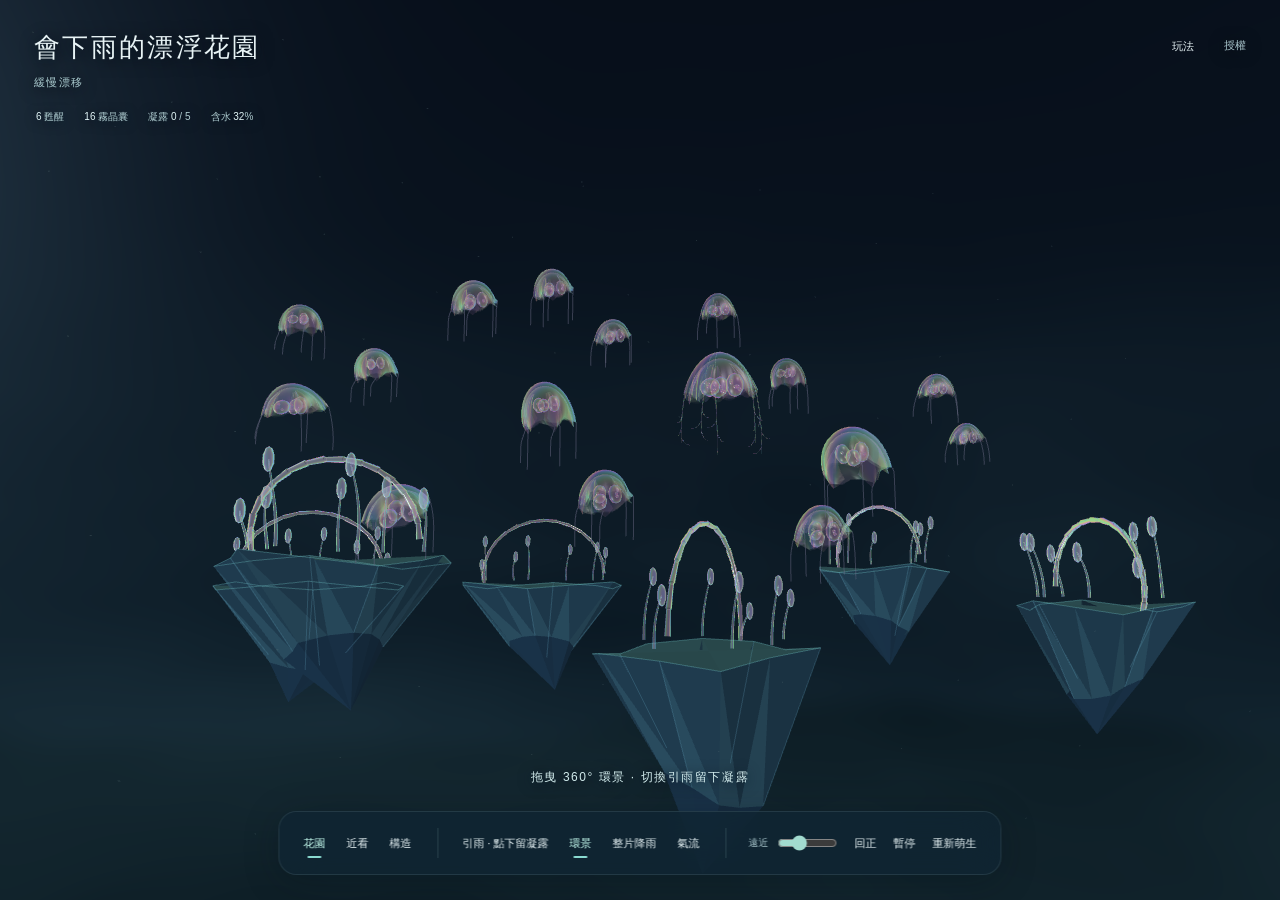
==== index.html @ db386ca0 "Publish interactive 360-degree floating garden" ====
<!doctype html>
<html lang="zh-Hant">
<head>
<meta charset="utf-8"><meta name="viewport" content="width=device-width,initial-scale=1,viewport-fit=cover">
<meta name="description" content="走進會下雨的漂浮花園。用游標引雨、留下凝露、喚醒霧晶囊，在浮島與雲霧間養出自己的花園。">
<title>會下雨的漂浮花園</title><link rel="icon" href="data:,">
<link rel="stylesheet" href="assets/garden.css?v=20261120-orbit">
</head>
<body>
<main id="exhibit">
<canvas id="canvas" data-mode="habitat" tabindex="0" aria-label="漂浮花園互動場景，移動引雨、點擊放置凝露點"></canvas>
<header><div><h1>會下雨的漂浮花園</h1><p id="status" role="status">霧正慢慢聚起</p></div><div class="header-actions"><button id="help" aria-expanded="false" aria-controls="guide">玩法</button><a href="licenses.html">授權</a></div></header>
<div class="life-readings"><span><b id="awake">0</b> 甦醒</span><span><b id="count">16</b> 霧晶囊</span><span>凝露 <b id="dew-count">0</b> / 5</span><span>含水 <b id="water">0</b>%</span></div>
<aside id="guide" hidden><button class="close-guide" onclick="document.getElementById('help').click()" aria-label="關閉玩法">×</button><h2>留下一點雨，花園就會靠近</h2><p>移動游標，讓細雨落在生物身旁。</p><p>點一下，留下一朵凝露。牠們會靠過來，慢慢張開。凝露維持約半分鐘，再逐漸蒸散。</p><p>持續補水，看看有沒有新的小霧晶囊誕生。</p><p>拖曳即可繞花園一整圈，上下拖看天空與浮島底部。滾輪調整遠近。切換「引雨」再點下留凝露，或按住滑鼠右鍵轉動。</p><p>WASD 或方向鍵，引導最亮的一隻霧晶囊。</p><p class="small">空白鍵暫停　R 重新萌生　Esc 收起說明</p></aside>
<aside id="anatomy" hidden><div class="anatomy-tabs"><button id="whole" aria-pressed="true">全貌</button><button id="membrane" aria-pressed="false">外膜</button><button id="chambers" aria-pressed="false">囊室</button><button id="filaments" aria-pressed="false">細絲</button></div><h2 id="part-title">霧晶囊</h2><p id="part-description"></p></aside>
<div id="loading"><p id="load-state">雲帶正在甦醒…</p></div>
<footer>
<div class="view-controls"><button id="colony" aria-pressed="true">花園</button><button id="single" aria-pressed="false">近看</button><button id="inspect" aria-expanded="false" aria-controls="anatomy" aria-pressed="false">構造</button></div>
<div class="tools" aria-label="花園操作"><button id="water-mode" aria-pressed="false">引雨 · 點下留凝露</button><button id="orbit-mode" aria-pressed="true">環景</button><button id="rain">整片降雨</button><button id="wind" aria-pressed="false">氣流</button></div>
<div class="utility"><label>遠近<input id="zoom" aria-label="觀察遠近" type="range" min="65" max="180" value="100"></label><button id="front">回正</button><button id="pause" aria-pressed="false">暫停</button><button id="reset">重新萌生</button></div>
</footer>
<p class="hint" id="hint">拖曳 360° 環景 · 切換引雨留下凝露</p>
</main>
<noscript>請啟用 JavaScript 進入花園。</noscript>
<script type="module">
try {
 const {default:init}=await import('./assets/mist_garden.js?v=20261120-orbit');
 await init({module_or_path:new URL('./assets/mist_garden_bg.wasm?v=20261120-orbit',import.meta.url)});
 const canvas=document.getElementById('canvas');
 canvas.addEventListener('pointerdown',()=>document.getElementById('hint').classList.add('used'),{once:true});
} catch(error) {document.getElementById('load-state').textContent='花園暫時無法啟動，請重新整理或使用支援 WebGL2 的瀏覽器。';console.error(error);}
</script>
</body></html>
---- assets/garden.css ----
:root {
  color-scheme:dark;
  --white:#e7f3f5;
  --muted:#a8c5cb;
  --accent:#a4ddd8;
  font-family:-apple-system,BlinkMacSystemFont,"PingFang TC",sans-serif
}
* {
  box-sizing:border-box
}
html,body {
  margin:0;
  width:100%;
  height:100%;
  overflow:hidden;
  background:#132637;
  color:var(--white)
}
button,a,input {
  -webkit-tap-highlight-color:transparent
}
button {
  font:inherit;
  color:inherit;
  background:transparent;
  border:0;
  cursor:pointer
}
a {
  color:var(--muted);
  text-decoration:none
}
button:focus-visible,a:focus-visible,input:focus-visible {
  outline:2px solid var(--accent);
  outline-offset:5px
}
button:hover,a:hover {
  color:#fff
}
button[aria-pressed=true] {
  color:#c8fff2
}
button[aria-pressed=true]::after {
  content:"";
  display:block;
  height:2px;
  background:#8adbd1;
  width:14px;
  margin:5px auto -7px;
  border-radius:2px
}
#exhibit {
  position:relative;
  width:100%;
  height:100svh
}
#canvas {
  position:absolute;
  inset:0;
  width:100%;
  height:100%;
  display:block;
  touch-action:none;
  outline:0
}
#canvas[data-input=orbit] {
  cursor:grab
}
#canvas[data-input=orbit]:active {
  cursor:grabbing
}
header {
  position:absolute;
  top:0;
  left:0;
  right:0;
  padding:30px 34px;
  display:flex;
  justify-content:space-between;
  pointer-events:none;
  text-shadow:0 2px 16px #03111a
}
header>* {
  pointer-events:auto
}
h1 {
  font-family:"Songti TC",serif;
  font-size:26px;
  font-weight:400;
  letter-spacing:.09em;
  margin:0 0 10px
}
#status {
  font-size:11px;
  letter-spacing:.12em;
  margin:0;
  color:#adced2
}
.header-actions {
  display:flex;
  gap:24px;
  align-items:flex-start;
  font-size:11px;
  padding-top:8px
}
.life-readings {
  position:absolute;
  top:110px;
  left:36px;
  display:flex;
  gap:20px;
  font-size:10px;
  color:#b0ced2;
  pointer-events:none;
  text-shadow:0 2px 12px #071e2b
}
.life-readings b {
  font-weight:400;
  font-variant-numeric:tabular-nums;
  color:#e7fbfc
}
.life-readings span {
  white-space:nowrap
}
footer {
  position:absolute;
  bottom:25px;
  left:50%;
  transform:translateX(-50%);
  display:flex;
  gap:24px;
  align-items:center;
  max-width:calc(100% - 32px);
  padding:16px 22px;
  background:#102633c9;
  border:1px solid #d0f0f31a;
  border-radius:18px;
  backdrop-filter:blur(20px);
  box-shadow:0 6px 35px #02131c44;
  font-size:11px;
  white-space:nowrap
}
.view-controls,.tools,.utility {
  display:flex;
  gap:17px;
  align-items:center
}
.tools {
  border-left:1px solid #add5d52b;
  padding-left:22px
}
.utility {
  border-left:1px solid #add5d52b;
  padding-left:22px;
  gap:13px
}
footer button {
  min-height:30px;
  padding:2px
}
label {
  display:flex;
  gap:7px;
  align-items:center;
  color:var(--muted);
  font-size:10px
}
input {
  width:60px;
  height:10px;
  accent-color:#a2dbcf
}
#guide,#anatomy {
  position:absolute;
  right:30px;
  top:88px;
  width:300px;
  padding:25px;
  background:#102a3aee;
  border:1px solid #c7e9ef2b;
  backdrop-filter:blur(20px);
  border-radius:14px;
  box-shadow:0 15px 70px #00101b70;
  z-index:4
}
aside h2 {
  font-family:"Songti TC",serif;
  font-size:23px;
  font-weight:400;
  line-height:1.6;
  margin:0 0 17px
}
aside p {
  font-size:12px;
  line-height:2;
  color:#b6d1d8;
  margin:13px 0
}
.small {
  font-size:10px!important
}
.close-guide {
  float:right;
  font-size:23px;
  margin:-15px -10px 0 0
}
.anatomy-tabs {
  display:flex;
  gap:17px;
  margin-bottom:23px;
  font-size:11px
}
#loading {
  position:absolute;
  inset:0;
  display:grid;
  place-content:center;
  background:#132637;
  font-size:13px;
  z-index:8
}
#loading[hidden],[hidden] {
  display:none!important
}
.hint {
  position:absolute;
  left:50%;
  transform:translateX(-50%);
  bottom:114px;
  margin:0;
  color:#d2eced;
  font-size:12px;
  letter-spacing:.13em;
  pointer-events:none;
  text-shadow:0 2px 14px #001a27;
  transition:opacity 2s
}
.hint.used {
  opacity:0
}
@media(max-width:1100px) {
  footer {
    gap:13px;
    padding:13px 15px
  }
  .view-controls,.tools {
    gap:12px
  }
  .tools,.utility {
    padding-left:13px
  }
  .utility {
    gap:9px
  }
  .utility label {
    display:none
  }
}
@media(max-width:760px) {
  header {
    padding:22px 20px
  }
  h1 {
    font-size:21px
  }
  .header-actions {
    gap:13px;
    font-size:10px
  }
  .header-actions a {
    display:none
  }
  .life-readings {
    left:22px;
    top:97px;
    gap:13px;
    font-size:9px
  }
  footer {
    bottom:max(16px,env(safe-area-inset-bottom));
    left:16px;
    right:16px;
    transform:none;
    max-width:none;
    display:grid;
    grid-template-columns:1fr auto;
    gap:12px;
    font-size:11px;
    padding:13px 15px
  }
  .view-controls {
    gap:15px
  }
  .tools {
    grid-row:1;
    grid-column:1/-1;
    border:0;
    padding:0;
    justify-content:space-between
  }
  .utility {
    border:0;
    padding:0;
    gap:10px
  }
  .utility label {
    display:flex
  }
  .utility input {
    width:44px
  }
  .utility #front {
    display:none
  }
  #reset {
    font-size:9px
  }
  footer button {
    min-height:32px
  }
  #guide,#anatomy {
    left:18px;
    right:18px;
    top:145px;
    width:auto;
    max-height:calc(100svh - 300px);
    overflow:auto
  }
  .hint {
    bottom:150px;
    font-size:10px;
    white-space:nowrap
  }
  .view-controls #inspect {
    font-size:10px
  }
}
@media(prefers-reduced-motion:reduce) {
  .hint {
    transition:none
  }
}
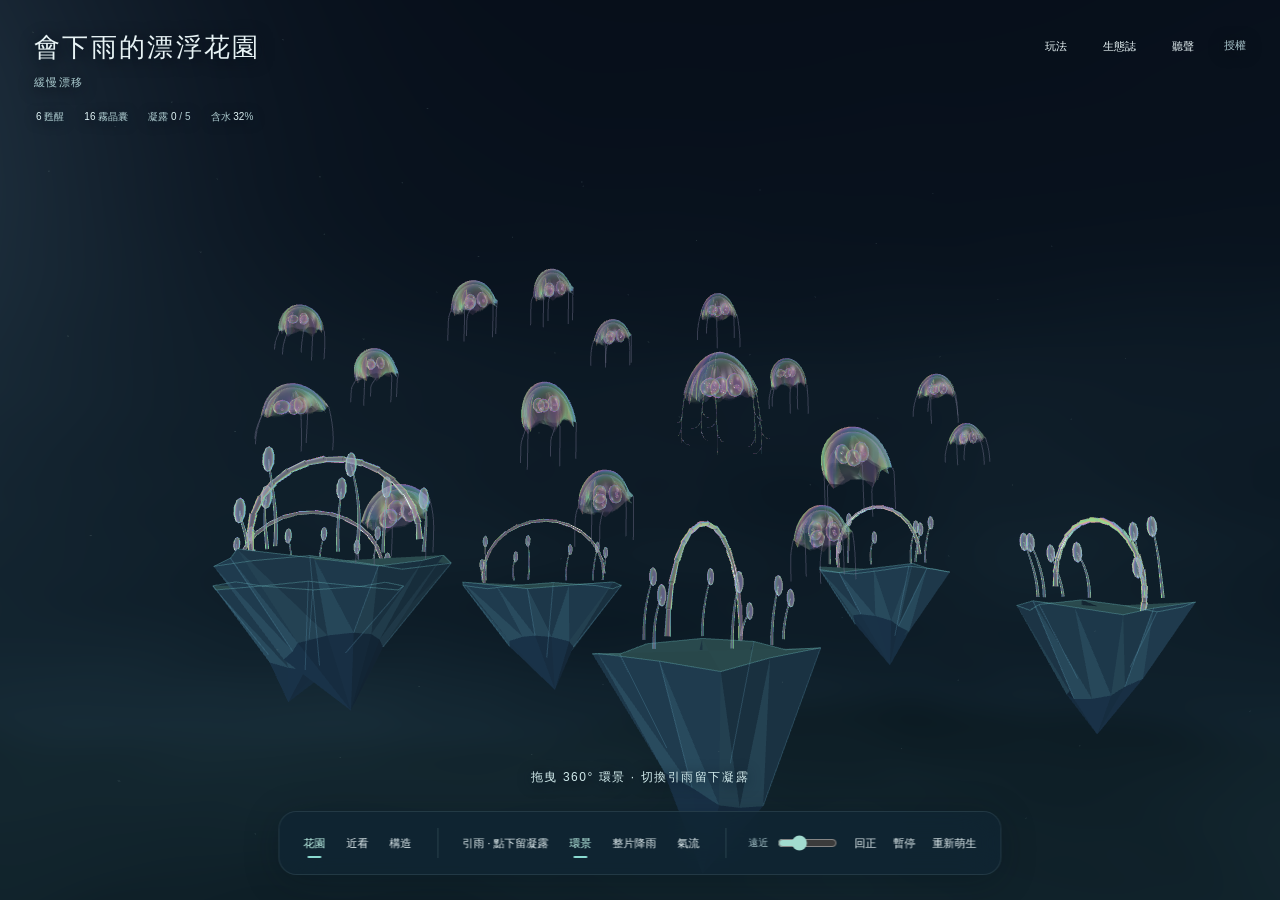
==== commit 11192381: "Add living membrane voices and the floating garden field guide" ====
--- a/index.html
+++ b/index.html
@@ -4,15 +4,60 @@
 <meta charset="utf-8"><meta name="viewport" content="width=device-width,initial-scale=1,viewport-fit=cover">
 <meta name="description" content="走進會下雨的漂浮花園。用游標引雨、留下凝露、喚醒霧晶囊，在浮島與雲霧間養出自己的花園。">
 <title>會下雨的漂浮花園</title><link rel="icon" href="data:,">
-<link rel="stylesheet" href="assets/garden.css?v=20261120-orbit">
+<link rel="stylesheet" href="assets/garden.css?v=20261126-voices">
 </head>
 <body>
 <main id="exhibit">
 <canvas id="canvas" data-mode="habitat" tabindex="0" aria-label="漂浮花園互動場景，移動引雨、點擊放置凝露點"></canvas>
-<header><div><h1>會下雨的漂浮花園</h1><p id="status" role="status">霧正慢慢聚起</p></div><div class="header-actions"><button id="help" aria-expanded="false" aria-controls="guide">玩法</button><a href="licenses.html">授權</a></div></header>
+<header><div><h1>會下雨的漂浮花園</h1><p id="status" role="status">霧正慢慢聚起</p></div><div class="header-actions"><button id="help" aria-expanded="false" aria-controls="guide">玩法</button><button id="field-guide-toggle" aria-expanded="false" aria-controls="field-guide">生態誌</button><button id="sound-toggle" aria-pressed="false" aria-describedby="sound-status">聽聲</button><a href="licenses.html">授權</a></div></header>
+<span id="sound-status" class="sound-status" role="status"></span>
 <div class="life-readings"><span><b id="awake">0</b> 甦醒</span><span><b id="count">16</b> 霧晶囊</span><span>凝露 <b id="dew-count">0</b> / 5</span><span>含水 <b id="water">0</b>%</span></div>
-<aside id="guide" hidden><button class="close-guide" onclick="document.getElementById('help').click()" aria-label="關閉玩法">×</button><h2>留下一點雨，花園就會靠近</h2><p>移動游標，讓細雨落在生物身旁。</p><p>點一下，留下一朵凝露。牠們會靠過來，慢慢張開。凝露維持約半分鐘，再逐漸蒸散。</p><p>持續補水，看看有沒有新的小霧晶囊誕生。</p><p>拖曳即可繞花園一整圈，上下拖看天空與浮島底部。滾輪調整遠近。切換「引雨」再點下留凝露，或按住滑鼠右鍵轉動。</p><p>WASD 或方向鍵，引導最亮的一隻霧晶囊。</p><p class="small">空白鍵暫停　R 重新萌生　Esc 收起說明</p></aside>
+<aside id="guide" hidden><button class="close-guide" onclick="document.getElementById('help').click()" aria-label="關閉玩法">×</button><h2>留下一點雨，花園就會靠近</h2><p>移動游標，讓細雨落在生物身旁。</p><p>點一下，留下一朵凝露。牠們會靠過來，慢慢張開。凝露維持約半分鐘，再逐漸蒸散。</p><p>持續補水，看看有沒有新的小霧晶囊誕生。</p><p>拖曳即可繞花園一整圈，上下拖看天空與浮島底部。滾輪調整遠近。切換「引雨」再點下留凝露，或按住滑鼠右鍵轉動。</p><p>WASD 或方向鍵，引導最亮的一隻霧晶囊。</p><p>按「聽聲」後再引雨，聽濕褶瓣在展開時輕彈。</p><p class="small">空白鍵暫停　R 重新萌生　Esc 收起說明</p></aside>
 <aside id="anatomy" hidden><div class="anatomy-tabs"><button id="whole" aria-pressed="true">全貌</button><button id="membrane" aria-pressed="false">外膜</button><button id="chambers" aria-pressed="false">囊室</button><button id="filaments" aria-pressed="false">細絲</button></div><h2 id="part-title">霧晶囊</h2><p id="part-description"></p></aside>
+<aside id="field-guide" aria-labelledby="field-guide-title" hidden>
+  <button id="field-guide-close" class="close-guide" aria-label="關閉生態誌">×</button>
+  <h2 id="field-guide-title">霧晶囊生態誌</h2>
+  <p>人類消失五百年後，多姆山的雨把岩縫、薄水膜和低層雲霧連在一起。每一次起霧，花園都可能在另一處重新長出。</p>
+  <div class="field-list">
+    <details open>
+      <summary>凝露簧</summary>
+      <p>凝露拉住兩道褶瓣。水珠滑落時，褶邊回彈，發出短促的振動。較重的濕褶彈得沉，小芽脫落時只有輕輕一下。</p>
+      <p>外膜保水，分岔細絲接霧，三個內部區域分別緩衝水分、儲存可用碳與長芽。凝露簧由導水的褶邊演化而來，排水也能減少外滴的拖拉。</p>
+    </details>
+    <details>
+      <summary>在霧與岩面之間長大</summary>
+      <p>小芽卡在苔槽、岩縫或玻璃刮痕，吸水後展開。水、有機碳與氧氣都足夠時，母體才長出下一顆芽。暴雨會沖走聚落，短暫的乾期有些芽能折起休眠。</p>
+      <p>少數小芽隨微小雨濺進入空氣，被氣流帶到霧裡。合滴和飽水也讓牠們更容易隨雨回到坡面。</p>
+    </details>
+    <details>
+      <summary>濕絲上的回聲</summary>
+      <p>相鄰個體共用水膜時，一隻的褶邊回彈可拉動另一隻的細絲。溶質也會留在小滴裡，累積到一定程度才影響附著。水橋一斷，回聲就停下。</p>
+      <p>個體離開後，吸水膠會在岩面留下濕痕。下一次起霧，濕痕先吸到水，可能讓後來的芽在同一處落腳。</p>
+    </details>
+    <details>
+      <summary>同一種生物，不同的棲位</summary>
+      <p>長絲型擅長在背風的濕縫接住水，長絲也更容易被風拖裂。短褶型常見於乾濕交替的外坡，收得更緊，能搭出的水橋也更少。</p>
+    </details>
+    <details>
+      <summary>花園裡的鄰居</summary>
+      <p>貼在石面上的近緣霧脊囊幾乎沉默。苔槽藻在有光的薄水膜生長，老化的膜和藻體在濕縫中被分解。裂膜食滴蟲在濕處尋找外露的芽，讓密集聚落也有被吃掉的代價。</p>
+    </details>
+  </div>
+  <div class="listen-preview">
+    <h3>近聽花園</h3>
+    <p>聽不同個體的褶瓣怎麼顫動。水分、褶片的厚薄與接觸位置都會改變音色。</p>
+    <label class="clip-selection">片段
+      <select id="garden-clip">
+        <option value="05-garden.wav">整段花園 · 26 秒</option>
+        <option value="01-individuals.wav">三隻個體</option>
+        <option value="02-wet-fold.wav">同一隻從回濕到卸露</option>
+        <option value="03-filament-chain.wav">濕絲接力與斷開</option>
+        <option value="04-buds.wav">兩顆小芽</option>
+      </select>
+    </label>
+    <audio id="garden-preview" controls preload="none" src="./assets/audio/05-garden.wav" aria-label="霧晶囊聲音試聽"></audio>
+  </div>
+</aside>
 <div id="loading"><p id="load-state">雲帶正在甦醒…</p></div>
 <footer>
 <div class="view-controls"><button id="colony" aria-pressed="true">花園</button><button id="single" aria-pressed="false">近看</button><button id="inspect" aria-expanded="false" aria-controls="anatomy" aria-pressed="false">構造</button></div>
@@ -23,10 +68,53 @@
 </main>
 <noscript>請啟用 JavaScript 進入花園。</noscript>
 <script type="module">
+import {connectGardenAudio} from './assets/garden-audio.js?v=20261126-voices';
+
+const canvas = document.getElementById('canvas');
+const guide = document.getElementById('field-guide');
+const guideToggle = document.getElementById('field-guide-toggle');
+const guideClose = document.getElementById('field-guide-close');
+const preview = document.getElementById('garden-preview');
+const audioBase = new URL('./assets/audio/', import.meta.url);
+document.getElementById('garden-clip').addEventListener('change', event => {
+ preview.src = new URL(event.target.value, audioBase);
+});
+
+function toggleGuide(open) {
+ if (open) {
+   for (const id of ['help', 'inspect']) {
+     const button = document.getElementById(id);
+     if (button.getAttribute('aria-expanded') === 'true') button.click();
+   }
+ }
+ guide.hidden = !open;
+ guideToggle.setAttribute('aria-expanded', String(open));
+ if (open) guideClose.focus();
+ else {
+   preview.pause();
+   guideToggle.focus();
+ }
+}
+guideToggle.addEventListener('click', () => toggleGuide(guide.hidden));
+guideClose.addEventListener('click', () => toggleGuide(false));
+guide.addEventListener('keydown', event => {
+ if (event.key !== 'Escape') event.stopPropagation();
+});
+for (const id of ['help', 'inspect']) {
+ document.getElementById(id).addEventListener('click', () => {
+   if (guide.hidden) return;
+   toggleGuide(false);
+   document.getElementById(id).focus();
+ });
+}
+document.addEventListener('keydown', event => {
+ if (event.key === 'Escape' && !guide.hidden) toggleGuide(false);
+});
+
 try {
- const {default:init}=await import('./assets/mist_garden.js?v=20261120-orbit');
- await init({module_or_path:new URL('./assets/mist_garden_bg.wasm?v=20261120-orbit',import.meta.url)});
- const canvas=document.getElementById('canvas');
+ const {default:init}=await import('./assets/mist_garden.js?v=20261126-voices');
+ await init({module_or_path:new URL('./assets/mist_garden_bg.wasm?v=20261126-voices',import.meta.url)});
+ connectGardenAudio(canvas, document.getElementById('sound-toggle'), preview);
  canvas.addEventListener('pointerdown',()=>document.getElementById('hint').classList.add('used'),{once:true});
 } catch(error) {document.getElementById('load-state').textContent='花園暫時無法啟動，請重新整理或使用支援 WebGL2 的瀏覽器。';console.error(error);}
 </script>
--- a/assets/garden.css
+++ b/assets/garden.css
@@ -340,3 +340,103 @@
     transition:none
   }
 }
+
+.header-actions {
+  white-space:nowrap
+}
+.sound-status {
+  position:absolute;
+  right:34px;
+  top:62px;
+  pointer-events:none;
+  color:var(--muted);
+  font-size:11px
+}
+.sound-status:empty {
+  display:none
+}
+#field-guide {
+  position:absolute;
+  right:30px;
+  top:88px;
+  z-index:5;
+  width:min(390px,calc(100% - 36px));
+  max-height:calc(100svh - 210px);
+  overflow:auto;
+  padding:24px;
+  background:#102a3af5;
+  border:1px solid #c7e9ef38;
+  border-radius:14px;
+  box-shadow:0 15px 70px #00101b70;
+  overscroll-behavior:contain
+}
+#field-guide h2 {
+  margin-bottom:8px
+}
+.field-list details {
+  padding:9px 0;
+  border-top:1px solid #c7e9ef2b
+}
+.field-list summary {
+  cursor:pointer;
+  color:#d9f0e8;
+  font-size:13px
+}
+.field-list details p {
+  margin:7px 0
+}
+.listen-preview {
+  border-top:1px solid #c7e9ef2b;
+  padding-top:12px
+}
+.listen-preview h3 {
+  margin:0;
+  font-size:13px
+}
+.listen-preview audio {
+  display:block;
+  width:100%;
+  max-width:290px;
+  height:38px
+}
+@media(max-width:760px) {
+  .header-actions {
+    gap:1px
+  }
+  .header-actions button {
+    padding:4px 5px;
+    min-height:28px
+  }
+  .sound-status {
+    right:20px;
+    top:76px
+  }
+  #field-guide {
+    left:18px;
+    right:18px;
+    top:124px;
+    width:auto;
+    max-height:calc(100svh - 280px);
+    padding:20px
+  }
+}
+@media(max-width:350px) {
+  header {
+    padding-inline:12px
+  }
+  header h1 {
+    font-size:18px
+  }
+}
+.clip-selection {
+  margin:8px 0;
+  font-size:12px
+}
+.clip-selection select {
+  font:inherit;
+  color:var(--white);
+  background:#183441;
+  border:1px solid #c7e9ef38;
+  border-radius:5px;
+  padding:4px 7px
+}
